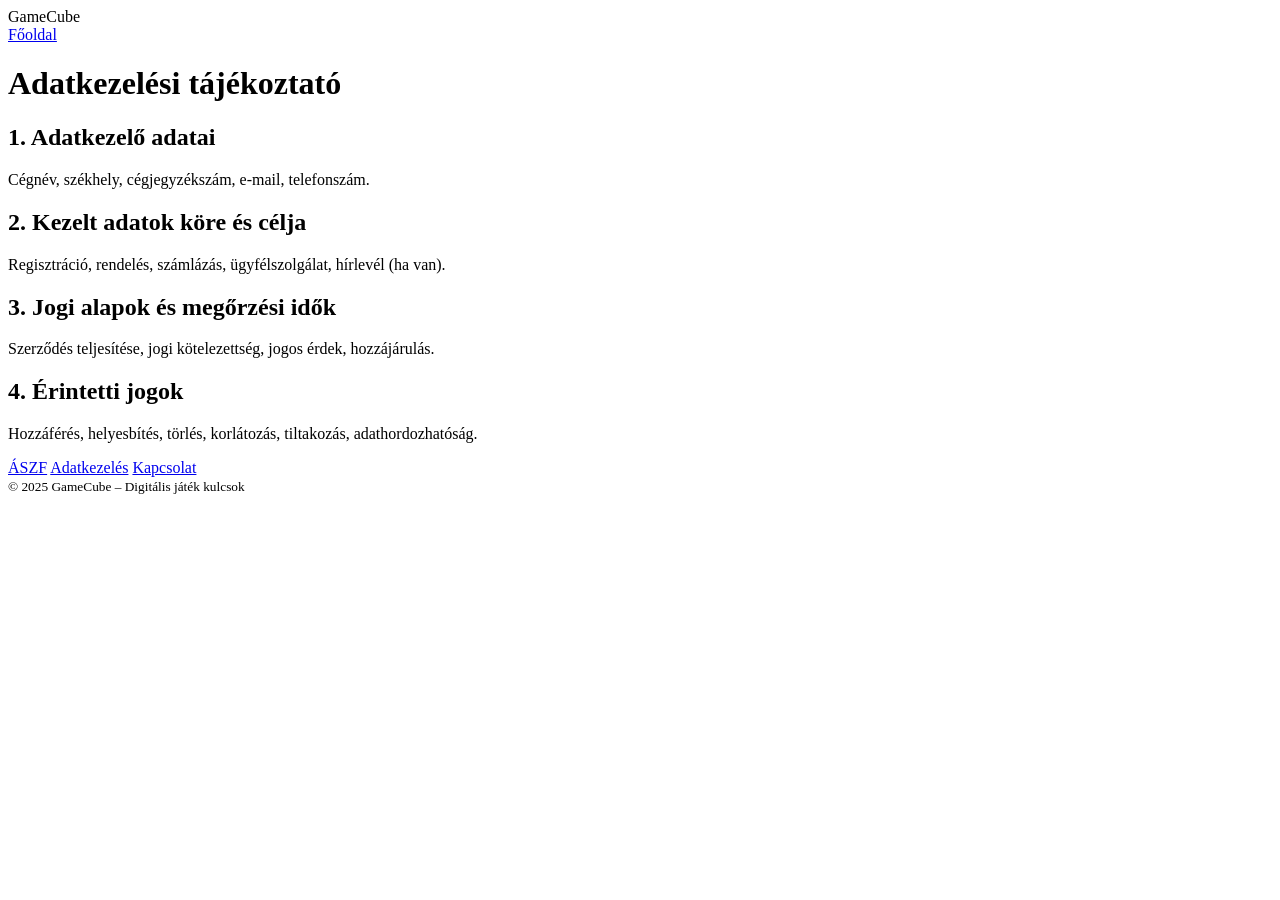
==== adatkezeles.html @ 6cebfea7 "Add files via upload" ====
<!DOCTYPE html>
<html lang="hu">
<head>
  <meta charset="UTF-8" />
  <meta name="viewport" content="width=device-width, initial-scale=1" />
  <title>Adatkezelés – GameCube</title>
  <link rel="stylesheet" href="assets/styles.css" />
</head>
<body class="theme">
  <header class="site-header">
    <div class="brand">GameCube</div>
    <nav class="nav">
      <a href="index.html">Főoldal</a>
    </nav>
  </header>

  <main class="container">
    <h1>Adatkezelési tájékoztató</h1>
    <section class="card">
      <h2>1. Adatkezelő adatai</h2>
      <p>Cégnév, székhely, cégjegyzékszám, e-mail, telefonszám.</p>
    </section>
    <section class="card">
      <h2>2. Kezelt adatok köre és célja</h2>
      <p>Regisztráció, rendelés, számlázás, ügyfélszolgálat, hírlevél (ha van).</p>
    </section>
    <section class="card">
      <h2>3. Jogi alapok és megőrzési idők</h2>
      <p>Szerződés teljesítése, jogi kötelezettség, jogos érdek, hozzájárulás.</p>
    </section>
    <section class="card">
      <h2>4. Érintetti jogok</h2>
      <p>Hozzáférés, helyesbítés, törlés, korlátozás, tiltakozás, adathordozhatóság.</p>
    </section>
    <!-- További szakaszok -->
  </main>

  <footer class="site-footer">
    <div class="footer-links">
      <a href="aszf.html">ÁSZF</a>
      <a href="adatkezeles.html">Adatkezelés</a>
      <a href="kapcsolat.html">Kapcsolat</a>
    </div>
    <small>© 2025 GameCube – Digitális játék kulcsok</small>
  </footer>
</body>
</html>
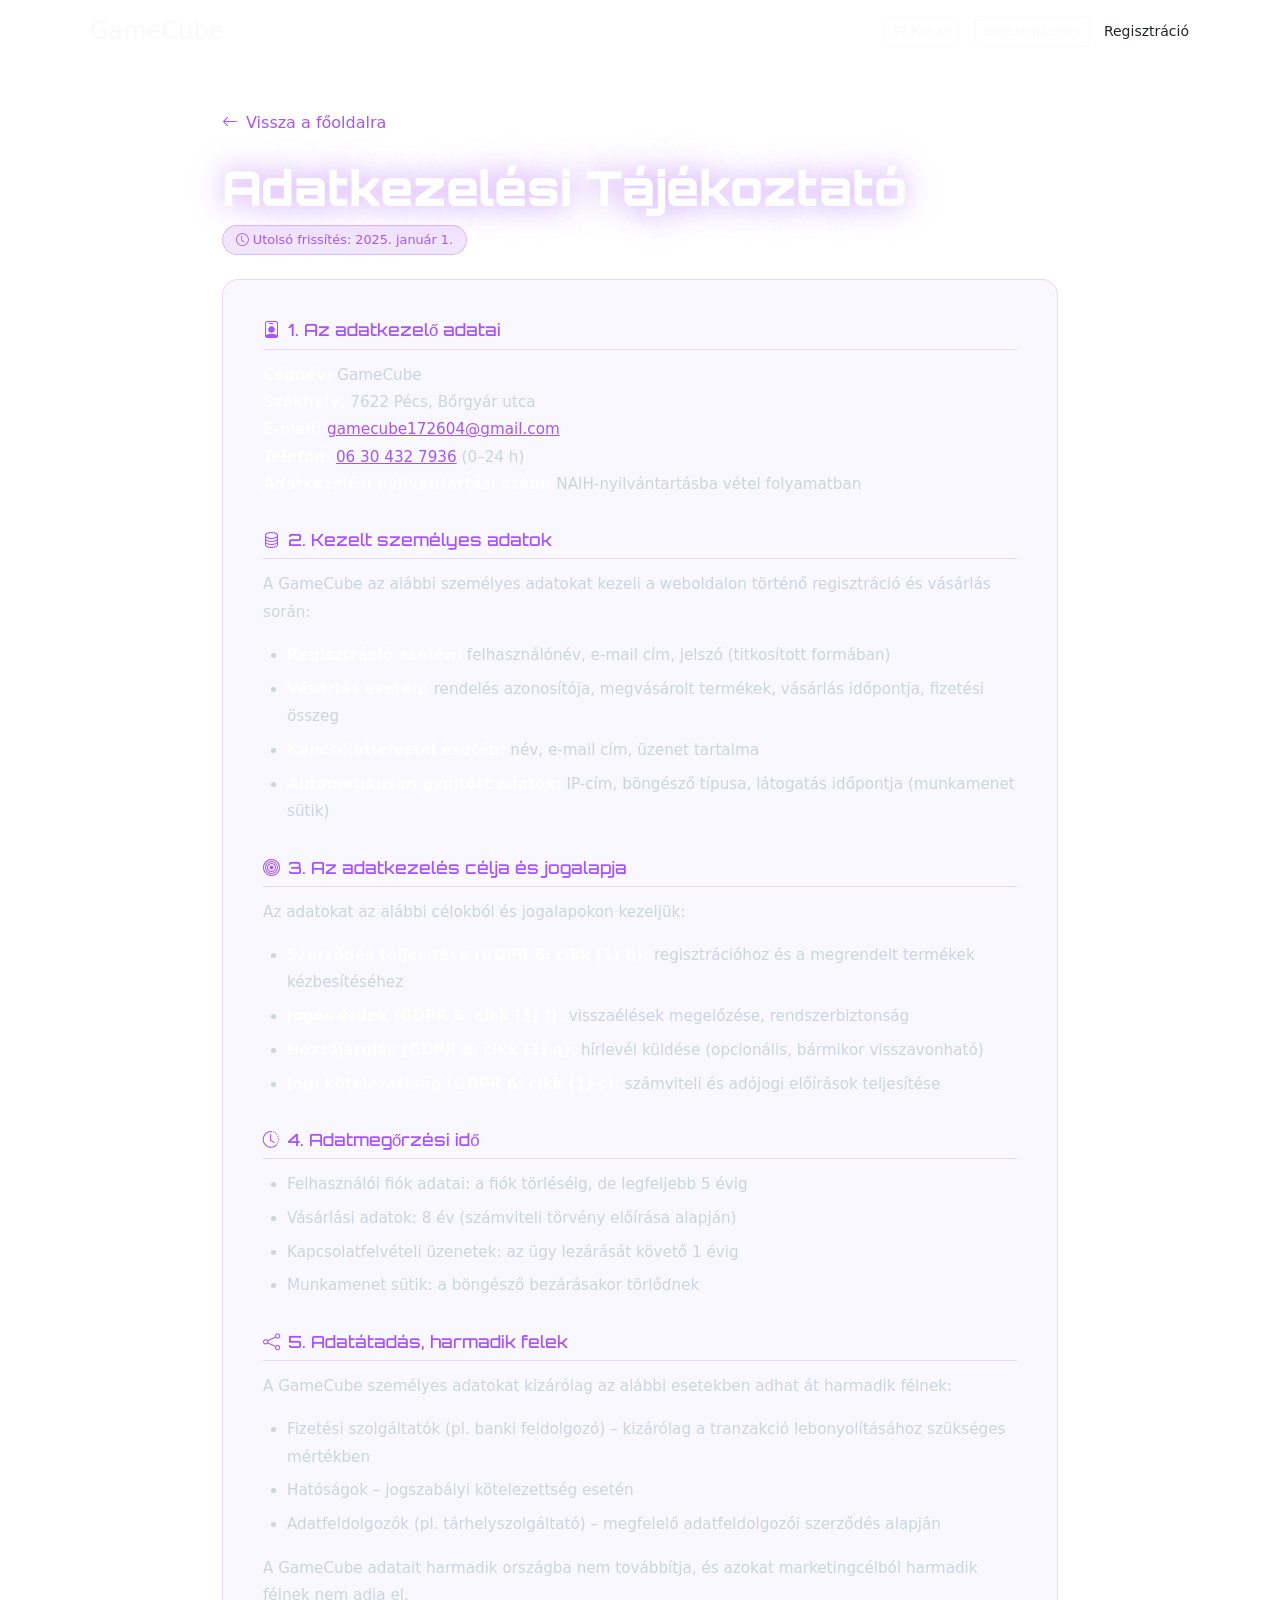
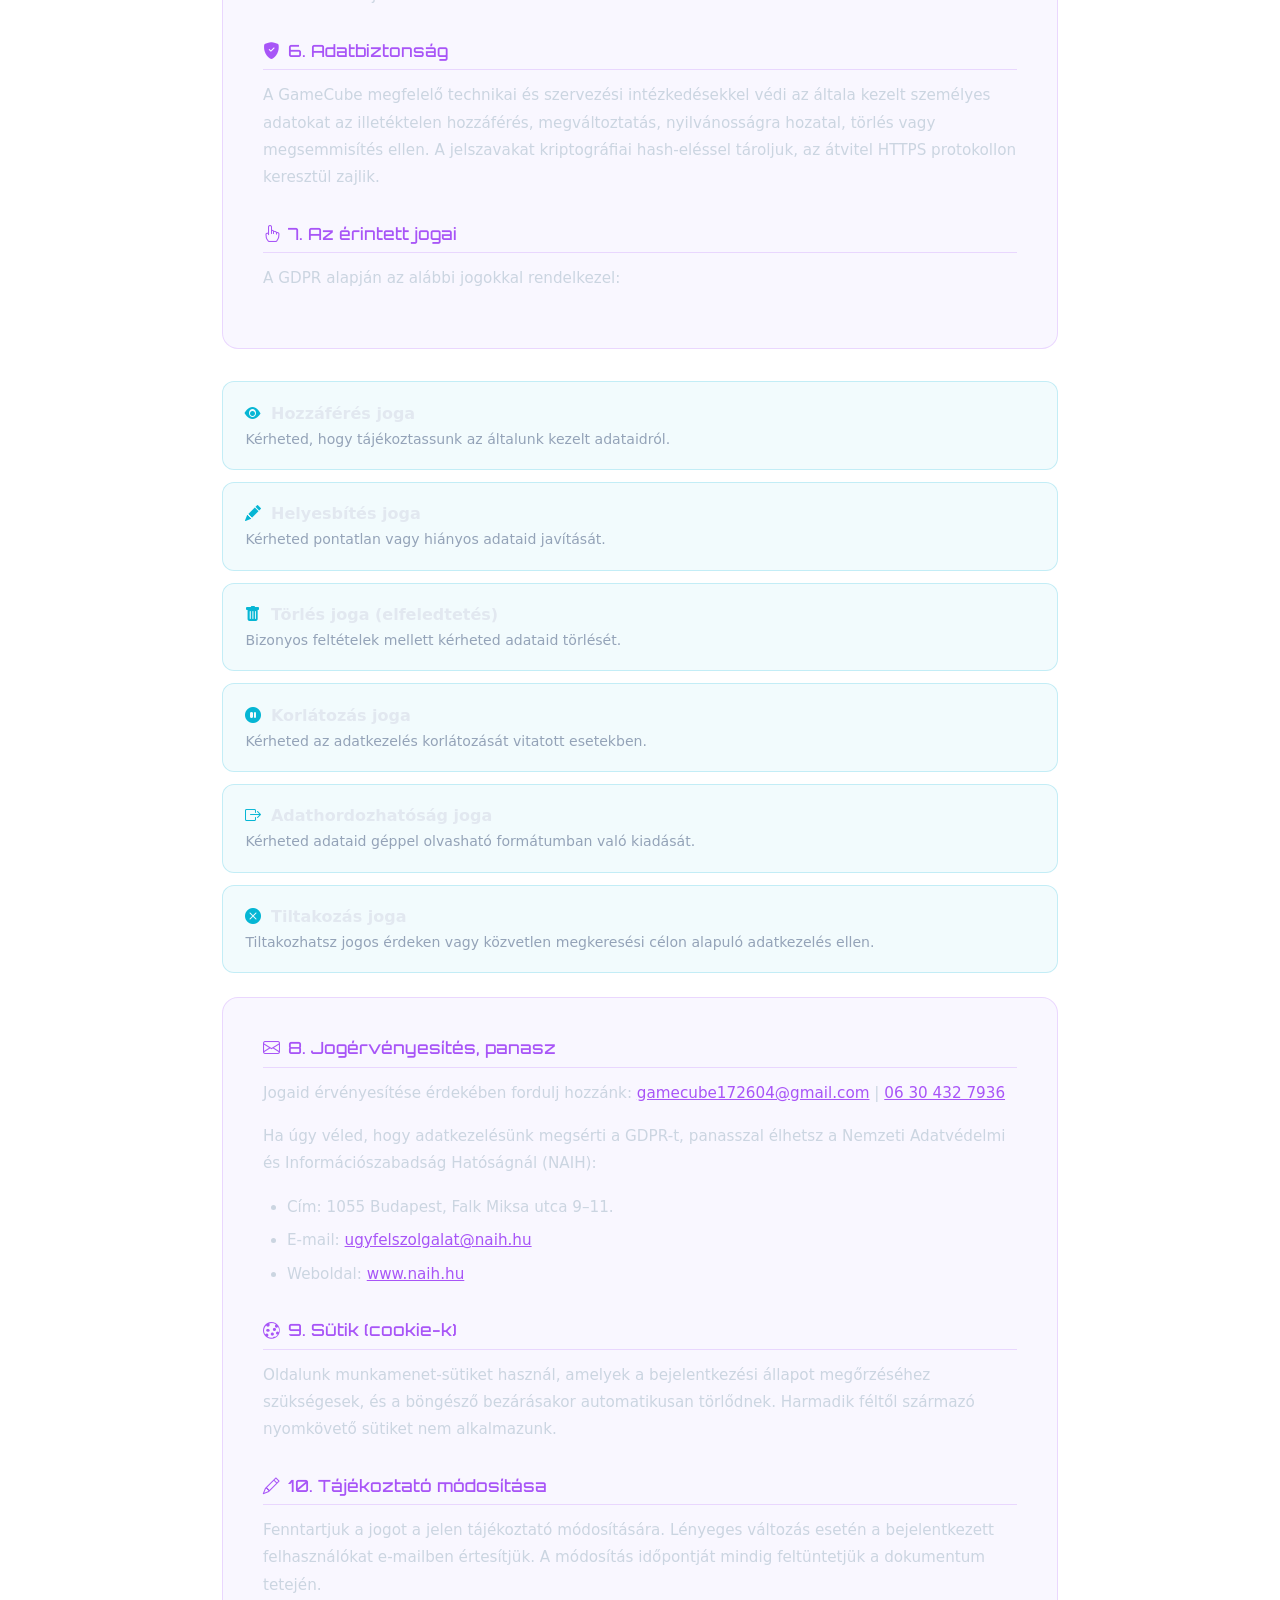
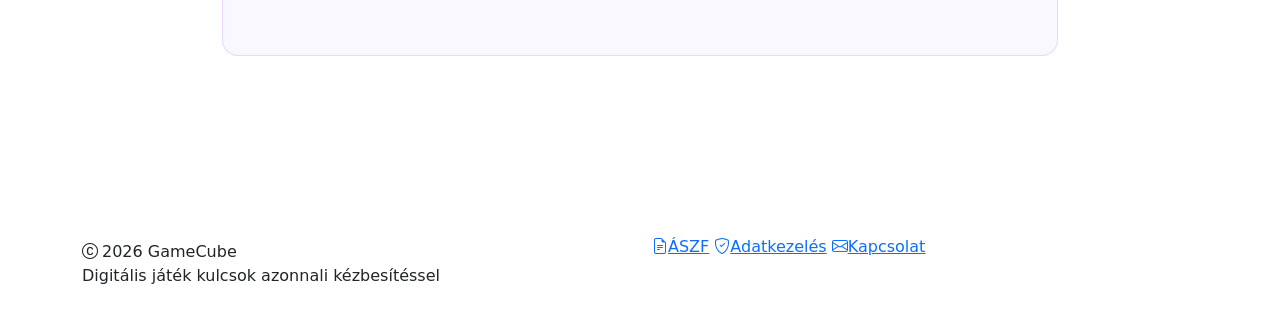
==== commit 17891261: "Add files via upload" ====
--- a/adatkezeles.html
+++ b/adatkezeles.html
@@ -1,47 +1,191 @@
 <!DOCTYPE html>
 <html lang="hu">
 <head>
-  <meta charset="UTF-8" />
-  <meta name="viewport" content="width=device-width, initial-scale=1" />
-  <title>Adatkezelés – GameCube</title>
-  <link rel="stylesheet" href="assets/styles.css" />
+    <meta charset="UTF-8">
+    <meta name="viewport" content="width=device-width, initial-scale=1.0">
+    <title>Adatkezelési Tájékoztató - GameCube</title>
+    <link rel="preconnect" href="https://fonts.googleapis.com">
+    <link rel="preconnect" href="https://fonts.gstatic.com" crossorigin>
+    <link href="https://fonts.googleapis.com/css2?family=Orbitron:wght@400;500;700;900&family=Sora:wght@300;400;600;700;800&display=swap" rel="stylesheet">
+    <link href="https://cdn.jsdelivr.net/npm/bootstrap@5.3.3/dist/css/bootstrap.min.css" rel="stylesheet">
+    <link rel="stylesheet" href="https://cdn.jsdelivr.net/npm/bootstrap-icons@1.11.3/font/bootstrap-icons.min.css">
+    <link rel="stylesheet" href="assets/css/main.css">
+    <style>
+        .doc-container {
+            background: rgba(139, 92, 246, 0.05);
+            border: 1px solid rgba(168, 85, 247, 0.2);
+            border-radius: 16px;
+            padding: 2.5rem;
+            margin-bottom: 2rem;
+        }
+        .doc-container h2 {
+            font-family: 'Orbitron', sans-serif;
+            color: #a855f7;
+            font-size: 1.05rem;
+            margin-top: 2rem;
+            margin-bottom: 0.75rem;
+            padding-bottom: 0.5rem;
+            border-bottom: 1px solid rgba(168, 85, 247, 0.2);
+        }
+        .doc-container h2:first-child { margin-top: 0; }
+        .doc-container p, .doc-container li { color: #cbd5e1; line-height: 1.8; font-size: 0.95rem; }
+        .doc-container ul { padding-left: 1.5rem; }
+        .doc-container li { margin-bottom: 0.4rem; }
+        .doc-title { font-family: 'Orbitron', sans-serif; font-weight: 900; text-shadow: 0 0 30px rgba(168, 85, 247, 0.6); }
+        .doc-badge { background: rgba(168, 85, 247, 0.15); border: 1px solid rgba(168, 85, 247, 0.3); color: #a855f7; padding: 0.3rem 0.8rem; border-radius: 20px; font-size: 0.8rem; display: inline-block; margin-bottom: 1.5rem; }
+        a.highlight { color: #a855f7; }
+        .rights-card {
+            background: rgba(6,182,212,0.05);
+            border: 1px solid rgba(6,182,212,0.2);
+            border-radius: 12px;
+            padding: 1.2rem 1.4rem;
+            margin-bottom: 0.75rem;
+        }
+        .rights-card .bi { color: #06b6d4; margin-right: 0.6rem; }
+        .rights-card strong { color: #e2e8f0; }
+        .rights-card p { color: #94a3b8; font-size: 0.88rem; margin: 0.2rem 0 0; }
+    </style>
 </head>
-<body class="theme">
-  <header class="site-header">
-    <div class="brand">GameCube</div>
-    <nav class="nav">
-      <a href="index.html">Főoldal</a>
-    </nav>
-  </header>
+<body>
+    <header class="gc-header py-3 sticky-top">
+        <div class="container">
+            <div class="d-flex align-items-center justify-content-between flex-wrap">
+                <div class="d-flex align-items-center gap-3">
+                    <a href="index.html" class="text-decoration-none text-light d-flex align-items-center">
+                        <span class="gc-logo-square me-2"></span>
+                        <h1 class="h4 mb-0">GameCube</h1>
+                    </a>
+                </div>
+                <nav class="d-flex align-items-center gap-3 mt-2 mt-md-0">
+                    <span id="userGreeting" class="text-light d-none"></span>
+                    <div id="profileNavItem" class="d-none">
+                        <a href="profile.html" class="btn btn-outline-light btn-sm"><i class="bi bi-person"></i> Profil</a>
+                    </div>
+                    <a href="cart.html" class="btn btn-outline-light btn-sm position-relative">
+                        <i class="bi bi-cart3"></i> Kosár
+                        <span id="cartBadge" class="position-absolute top-0 start-100 translate-middle badge rounded-pill bg-danger" style="display:none;">0</span>
+                    </a>
+                    <div id="authButtons">
+                        <a href="login.html" class="btn btn-outline-light btn-sm">Bejelentkezés</a>
+                        <a href="register.html" class="btn gc-btn-main btn-sm">Regisztráció</a>
+                    </div>
+                    <button id="logoutBtn" class="btn btn-outline-danger btn-sm" style="display:none;">Kilépés</button>
+                </nav>
+            </div>
+        </div>
+    </header>
 
-  <main class="container">
-    <h1>Adatkezelési tájékoztató</h1>
-    <section class="card">
-      <h2>1. Adatkezelő adatai</h2>
-      <p>Cégnév, székhely, cégjegyzékszám, e-mail, telefonszám.</p>
+    <section class="py-5">
+        <div class="container" style="max-width: 860px;">
+            <div class="mb-4">
+                <a href="index.html" class="text-decoration-none" style="color: #a855f7;"><i class="bi bi-arrow-left me-2"></i>Vissza a főoldalra</a>
+            </div>
+            <h1 class="doc-title display-5 text-white mb-2">Adatkezelési Tájékoztató</h1>
+            <div class="doc-badge"><i class="bi bi-clock me-1"></i>Utolsó frissítés: 2025. január 1.</div>
+
+            <div class="doc-container">
+                <h2><i class="bi bi-person-badge me-2"></i>1. Az adatkezelő adatai</h2>
+                <p>
+                    <strong class="text-white">Cégnév:</strong> GameCube<br>
+                    <strong class="text-white">Székhely:</strong> 7622 Pécs, Bőrgyár utca<br>
+                    <strong class="text-white">E-mail:</strong> <a class="highlight" href="mailto:gamecube172604@gmail.com">gamecube172604@gmail.com</a><br>
+                    <strong class="text-white">Telefon:</strong> <a class="highlight" href="tel:+36304327936">06 30 432 7936</a> (0–24 h)<br>
+                    <strong class="text-white">Adatkezelési nyilvántartási szám:</strong> NAIH-nyilvántartásba vétel folyamatban
+                </p>
+
+                <h2><i class="bi bi-database me-2"></i>2. Kezelt személyes adatok</h2>
+                <p>A GameCube az alábbi személyes adatokat kezeli a weboldalon történő regisztráció és vásárlás során:</p>
+                <ul>
+                    <li><strong class="text-white">Regisztráció esetén:</strong> felhasználónév, e-mail cím, jelszó (titkosított formában)</li>
+                    <li><strong class="text-white">Vásárlás esetén:</strong> rendelés azonosítója, megvásárolt termékek, vásárlás időpontja, fizetési összeg</li>
+                    <li><strong class="text-white">Kapcsolatfelvétel esetén:</strong> név, e-mail cím, üzenet tartalma</li>
+                    <li><strong class="text-white">Automatikusan gyűjtött adatok:</strong> IP-cím, böngésző típusa, látogatás időpontja (munkamenet sütik)</li>
+                </ul>
+
+                <h2><i class="bi bi-bullseye me-2"></i>3. Az adatkezelés célja és jogalapja</h2>
+                <p>Az adatokat az alábbi célokból és jogalapokon kezeljük:</p>
+                <ul>
+                    <li><strong class="text-white">Szerződés teljesítése (GDPR 6. cikk (1) b):</strong> regisztrációhoz és a megrendelt termékek kézbesítéséhez</li>
+                    <li><strong class="text-white">Jogos érdek (GDPR 6. cikk (1) f):</strong> visszaélések megelőzése, rendszerbiztonság</li>
+                    <li><strong class="text-white">Hozzájárulás (GDPR 6. cikk (1) a):</strong> hírlevél küldése (opcionális, bármikor visszavonható)</li>
+                    <li><strong class="text-white">Jogi kötelezettség (GDPR 6. cikk (1) c):</strong> számviteli és adójogi előírások teljesítése</li>
+                </ul>
+
+                <h2><i class="bi bi-clock-history me-2"></i>4. Adatmegőrzési idő</h2>
+                <ul>
+                    <li>Felhasználói fiók adatai: a fiók törléséig, de legfeljebb 5 évig</li>
+                    <li>Vásárlási adatok: 8 év (számviteli törvény előírása alapján)</li>
+                    <li>Kapcsolatfelvételi üzenetek: az ügy lezárását követő 1 évig</li>
+                    <li>Munkamenet sütik: a böngésző bezárásakor törlődnek</li>
+                </ul>
+
+                <h2><i class="bi bi-share me-2"></i>5. Adatátadás, harmadik felek</h2>
+                <p>A GameCube személyes adatokat kizárólag az alábbi esetekben adhat át harmadik félnek:</p>
+                <ul>
+                    <li>Fizetési szolgáltatók (pl. banki feldolgozó) – kizárólag a tranzakció lebonyolításához szükséges mértékben</li>
+                    <li>Hatóságok – jogszabályi kötelezettség esetén</li>
+                    <li>Adatfeldolgozók (pl. tárhelyszolgáltató) – megfelelő adatfeldolgozói szerződés alapján</li>
+                </ul>
+                <p>A GameCube adatait harmadik országba nem továbbítja, és azokat marketingcélból harmadik félnek nem adja el.</p>
+
+                <h2><i class="bi bi-shield-fill-check me-2"></i>6. Adatbiztonság</h2>
+                <p>A GameCube megfelelő technikai és szervezési intézkedésekkel védi az általa kezelt személyes adatokat az illetéktelen hozzáférés, megváltoztatás, nyilvánosságra hozatal, törlés vagy megsemmisítés ellen. A jelszavakat kriptográfiai hash-eléssel tároljuk, az átvitel HTTPS protokollon keresztül zajlik.</p>
+
+                <h2><i class="bi bi-hand-index me-2"></i>7. Az érintett jogai</h2>
+                <p>A GDPR alapján az alábbi jogokkal rendelkezel:</p>
+            </div>
+
+            <div class="mb-4">
+                <div class="rights-card"><i class="bi bi-eye-fill"></i><strong>Hozzáférés joga</strong><p>Kérheted, hogy tájékoztassunk az általunk kezelt adataidról.</p></div>
+                <div class="rights-card"><i class="bi bi-pencil-fill"></i><strong>Helyesbítés joga</strong><p>Kérheted pontatlan vagy hiányos adataid javítását.</p></div>
+                <div class="rights-card"><i class="bi bi-trash-fill"></i><strong>Törlés joga (elfeledtetés)</strong><p>Bizonyos feltételek mellett kérheted adataid törlését.</p></div>
+                <div class="rights-card"><i class="bi bi-pause-circle-fill"></i><strong>Korlátozás joga</strong><p>Kérheted az adatkezelés korlátozását vitatott esetekben.</p></div>
+                <div class="rights-card"><i class="bi bi-box-arrow-right"></i><strong>Adathordozhatóság joga</strong><p>Kérheted adataid géppel olvasható formátumban való kiadását.</p></div>
+                <div class="rights-card"><i class="bi bi-x-circle-fill"></i><strong>Tiltakozás joga</strong><p>Tiltakozhatsz jogos érdeken vagy közvetlen megkeresési célon alapuló adatkezelés ellen.</p></div>
+            </div>
+
+            <div class="doc-container">
+                <h2><i class="bi bi-envelope me-2"></i>8. Jogérvényesítés, panasz</h2>
+                <p>Jogaid érvényesítése érdekében fordulj hozzánk: <a class="highlight" href="mailto:gamecube172604@gmail.com">gamecube172604@gmail.com</a> | <a class="highlight" href="tel:+36304327936">06 30 432 7936</a></p>
+                <p>Ha úgy véled, hogy adatkezelésünk megsérti a GDPR-t, panasszal élhetsz a Nemzeti Adatvédelmi és Információszabadság Hatóságnál (NAIH):</p>
+                <ul>
+                    <li>Cím: 1055 Budapest, Falk Miksa utca 9–11.</li>
+                    <li>E-mail: <a class="highlight" href="mailto:ugyfelszolgalat@naih.hu">ugyfelszolgalat@naih.hu</a></li>
+                    <li>Weboldal: <a class="highlight" href="https://www.naih.hu" target="_blank">www.naih.hu</a></li>
+                </ul>
+
+                <h2><i class="bi bi-cookie me-2"></i>9. Sütik (cookie-k)</h2>
+                <p>Oldalunk munkamenet-sütiket használ, amelyek a bejelentkezési állapot megőrzéséhez szükségesek, és a böngésző bezárásakor automatikusan törlődnek. Harmadik féltől származó nyomkövető sütiket nem alkalmazunk.</p>
+
+                <h2><i class="bi bi-pencil me-2"></i>10. Tájékoztató módosítása</h2>
+                <p>Fenntartjuk a jogot a jelen tájékoztató módosítására. Lényeges változás esetén a bejelentkezett felhasználókat e-mailben értesítjük. A módosítás időpontját mindig feltüntetjük a dokumentum tetején.</p>
+            </div>
+        </div>
     </section>
-    <section class="card">
-      <h2>2. Kezelt adatok köre és célja</h2>
-      <p>Regisztráció, rendelés, számlázás, ügyfélszolgálat, hírlevél (ha van).</p>
-    </section>
-    <section class="card">
-      <h2>3. Jogi alapok és megőrzési idők</h2>
-      <p>Szerződés teljesítése, jogi kötelezettség, jogos érdek, hozzájárulás.</p>
-    </section>
-    <section class="card">
-      <h2>4. Érintetti jogok</h2>
-      <p>Hozzáférés, helyesbítés, törlés, korlátozás, tiltakozás, adathordozhatóság.</p>
-    </section>
-    <!-- További szakaszok -->
-  </main>
 
-  <footer class="site-footer">
-    <div class="footer-links">
-      <a href="aszf.html">ÁSZF</a>
-      <a href="adatkezeles.html">Adatkezelés</a>
-      <a href="kapcsolat.html">Kapcsolat</a>
-    </div>
-    <small>© 2025 GameCube – Digitális játék kulcsok</small>
-  </footer>
+    <footer class="gc-footer py-5 mt-3">
+        <div class="container">
+            <div class="row g-4">
+                <div class="col-md-6">
+                    <div class="d-flex align-items-center mb-3">
+                        <span class="gc-logo-square me-2"></span>
+                        <h5 class="mb-0 text-white">GameCube</h5>
+                    </div>
+                    <p class="text-light-50 mb-0"><i class="bi bi-c-circle me-1"></i>2026 GameCube<br>Digitális játék kulcsok azonnali kézbesítéssel</p>
+                </div>
+                <div class="col-md-6">
+                    <h6 class="text-white mb-3">Hasznos linkek</h6>
+                    <div class="gc-footer-links-grid">
+                        <a href="aszf.html" class="gc-footer-link-card"><i class="bi bi-file-earmark-text"></i><span>ÁSZF</span></a>
+                        <a href="adatkezeles.html" class="gc-footer-link-card"><i class="bi bi-shield-check"></i><span>Adatkezelés</span></a>
+                        <a href="kapcsolat.html" class="gc-footer-link-card"><i class="bi bi-envelope"></i><span>Kapcsolat</span></a>
+                    </div>
+                </div>
+            </div>
+        </div>
+    </footer>
+
+    <script src="https://cdn.jsdelivr.net/npm/bootstrap@5.3.3/dist/js/bootstrap.bundle.min.js"></script>
+    <script src="assets/js/auth.js"></script>
 </body>
 </html>
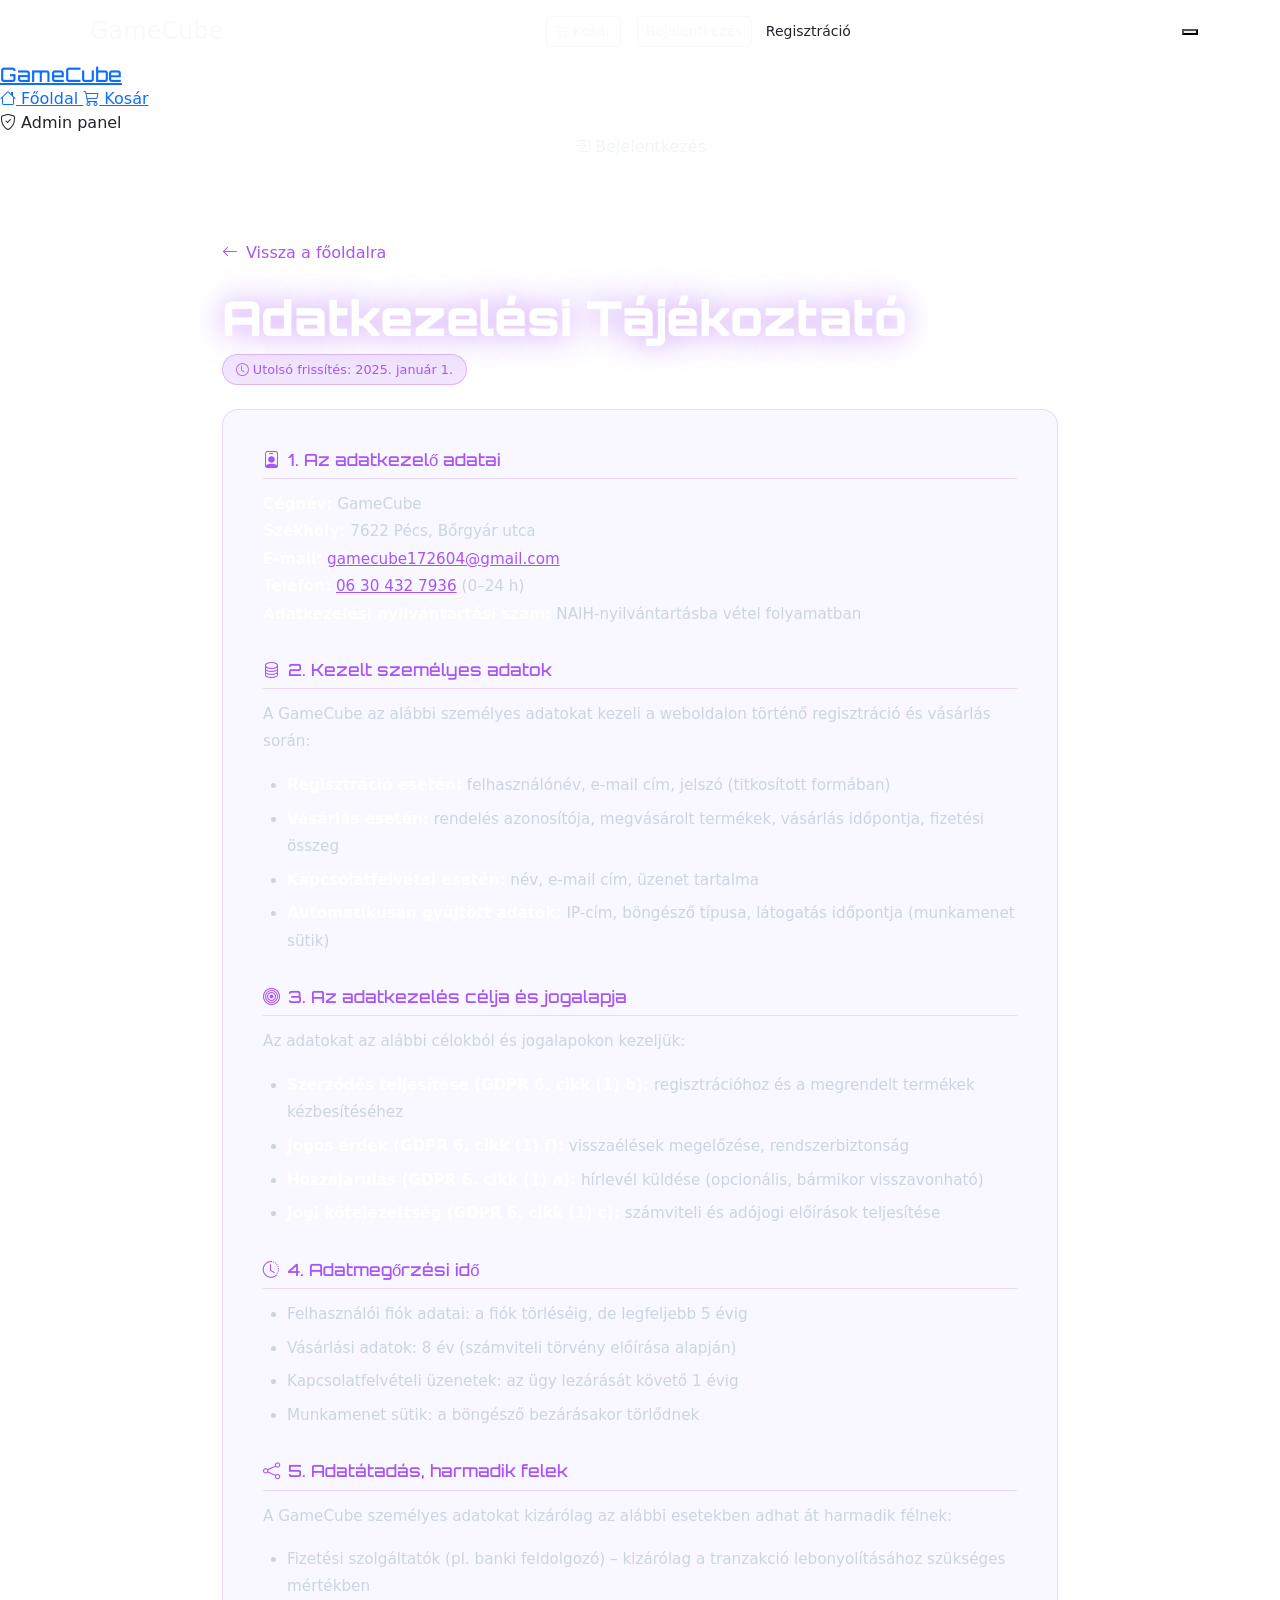
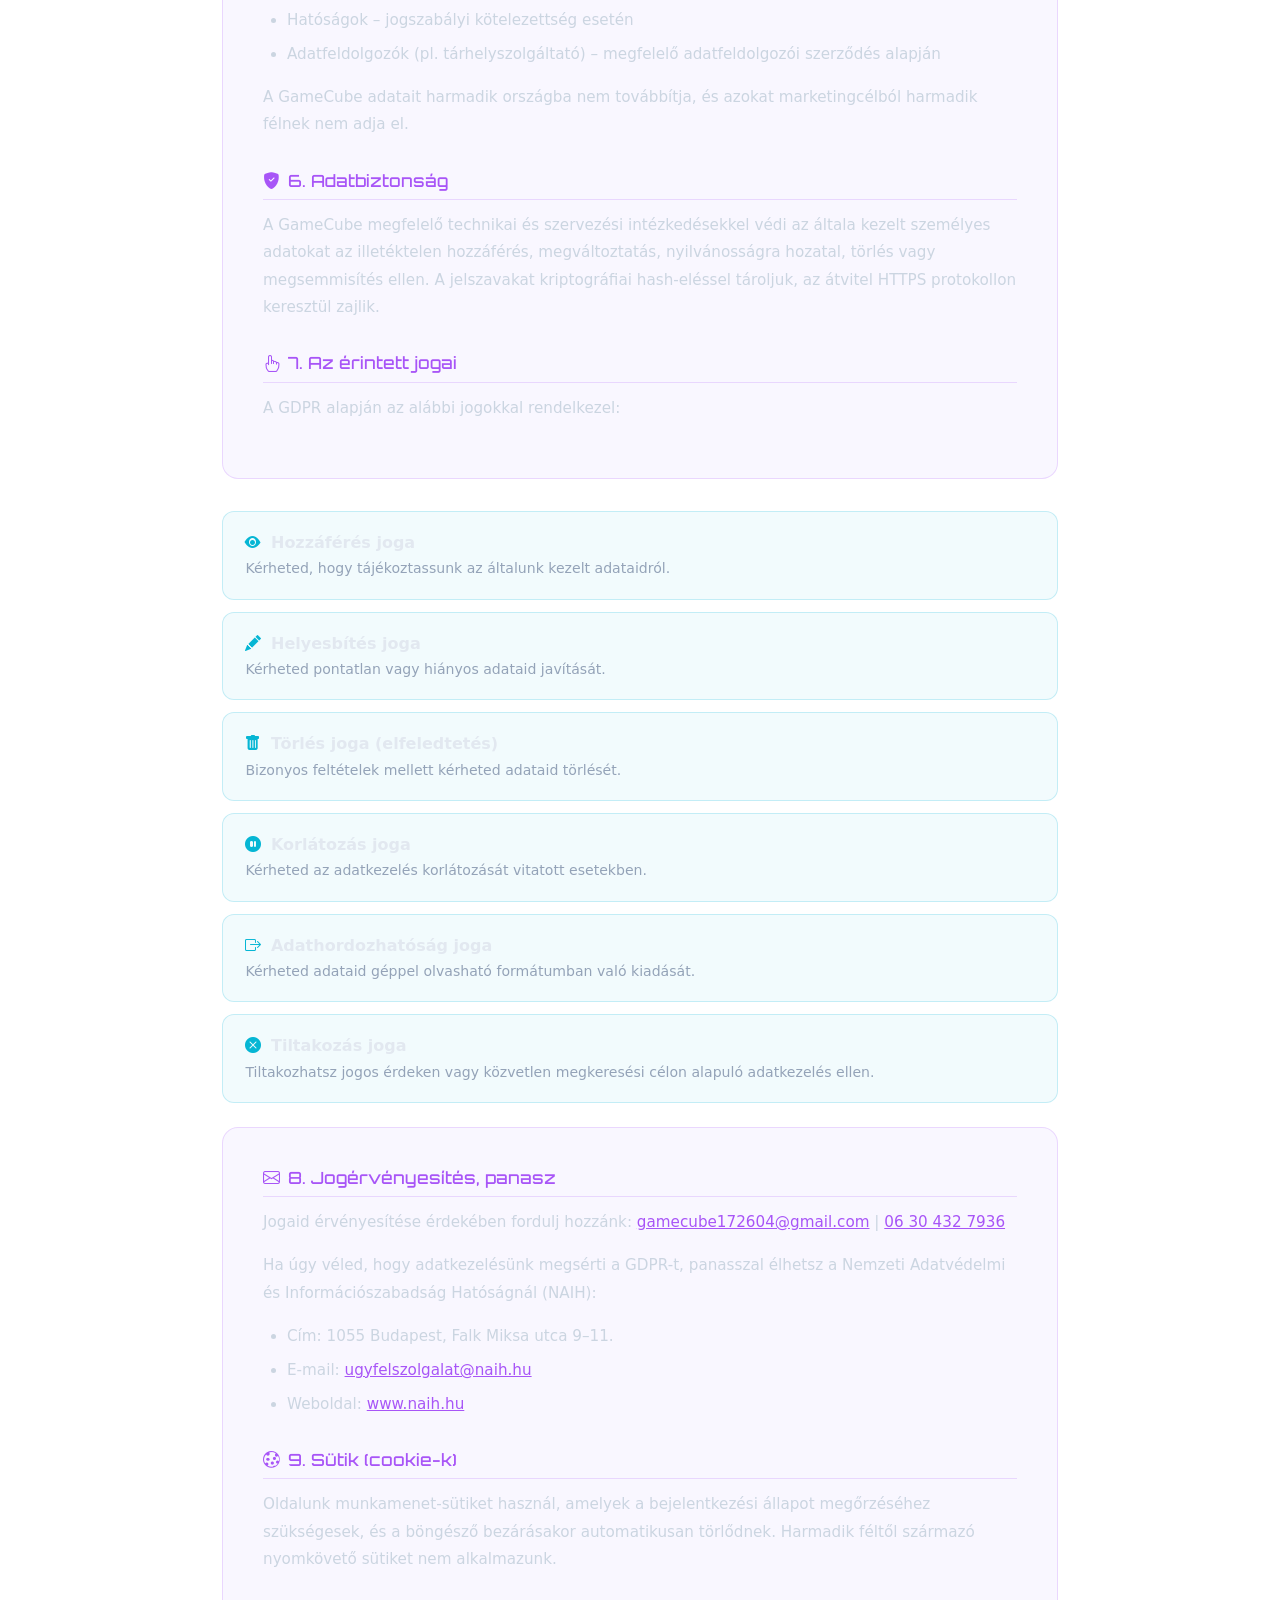
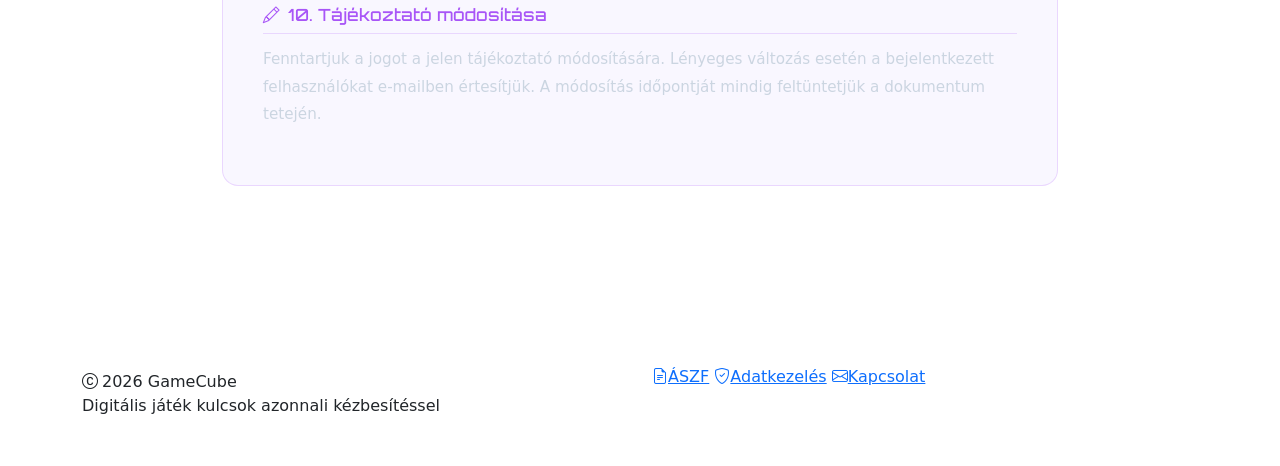
==== commit d0ac3590: "Add files via upload" ====
--- a/adatkezeles.html
+++ b/adatkezeles.html
@@ -9,6 +9,7 @@
     <link href="https://fonts.googleapis.com/css2?family=Orbitron:wght@400;500;700;900&family=Sora:wght@300;400;600;700;800&display=swap" rel="stylesheet">
     <link href="https://cdn.jsdelivr.net/npm/bootstrap@5.3.3/dist/css/bootstrap.min.css" rel="stylesheet">
     <link rel="stylesheet" href="https://cdn.jsdelivr.net/npm/bootstrap-icons@1.11.3/font/bootstrap-icons.min.css">
+    <link rel="stylesheet" href="assets/css/mobile.css">
     <link rel="stylesheet" href="assets/css/main.css">
     <style>
         .doc-container {
@@ -56,10 +57,16 @@
                         <h1 class="h4 mb-0">GameCube</h1>
                     </a>
                 </div>
-                <nav class="d-flex align-items-center gap-3 mt-2 mt-md-0">
+                <nav class="d-flex align-items-center gap-3 mt-2 mt-md-0 gc-desktop-nav">
                     <span id="userGreeting" class="text-light d-none"></span>
                     <div id="profileNavItem" class="d-none">
                         <a href="profile.html" class="btn btn-outline-light btn-sm"><i class="bi bi-person"></i> Profil</a>
+                    </div>
+                    <div id="adminNavItem" class="d-none">
+                        <a href="admin.html" class="btn btn-outline-light btn-sm"><i class="bi bi-shield-check"></i> Admin</a>
+                    </div>
+                    <div id="sellerNavItem" class="d-none">
+                        <a href="seller.html" class="btn btn-outline-light btn-sm"><i class="bi bi-shop"></i> Eladó</a>
                     </div>
                     <a href="cart.html" class="btn btn-outline-light btn-sm position-relative">
                         <i class="bi bi-cart3"></i> Kosár
@@ -71,9 +78,53 @@
                     </div>
                     <button id="logoutBtn" class="btn btn-outline-danger btn-sm" style="display:none;">Kilépés</button>
                 </nav>
+        <button class="gc-hamburger" id="gcHamburger" aria-label="Menü megnyitása">
+                    <span></span>
+                    <span></span>
+                    <span></span>
+                </button>
             </div>
         </div>
     </header>
+    
+    <div class="gc-mobile-nav" id="gcMobileNav">
+        <a href="index.html" class="gc-mobile-nav-logo">
+            <span class="gc-logo-square"></span>
+            <h1 class="h5 mb-0" style="font-family:'Orbitron',sans-serif;">GameCube</h1>
+        </a>
+
+        <div id="gcMobGreeting" class="gc-mobile-nav-greeting" style="display:none;"></div>
+
+        <a href="index.html" class="gc-mobile-nav-item">
+            <i class="bi bi-house"></i> Főoldal
+        </a>
+        <a href="cart.html" class="gc-mobile-nav-item" id="gcMobCart">
+            <i class="bi bi-cart3"></i> Kosár
+            <span class="gc-mobile-cart-badge" id="gcMobCartBadge" style="display:none;">0</span>
+        </a>
+        <div class="gc-mobile-nav-divider"></div>
+        <a href="profile.html" class="gc-mobile-nav-item" id="gcMobProfile" style="display:none;">
+            <i class="bi bi-person"></i> Profil
+        </a>
+        <a href="admin.html" class="gc-mobile-nav-item warning" id="gcMobAdmin" style="display:none;">
+        <a href="seller.html" class="gc-mobile-nav-item" id="gcMobSeller" style="display:none;">
+            <i class="bi bi-shop"></i> Eladó panel
+        </a>
+            <i class="bi bi-shield-check"></i> Admin panel
+        </a>
+        <div class="gc-mobile-nav-divider" id="gcMobAuthDivider"></div>
+        <div id="gcMobAuthButtons">
+            <a href="login.html" class="gc-mobile-nav-item" style="margin-bottom:0.6rem; display:block; text-align:center; text-decoration:none; color:#f1f5f9;">
+                <i class="bi bi-box-arrow-in-right"></i> Bejelentkezés
+            </a>
+            <a href="register.html" class="gc-mobile-nav-item primary" style="display:block; text-align:center; text-decoration:none; color:#fff;">
+                <i class="bi bi-person-plus"></i> Regisztráció
+            </a>
+        </div>
+        <button class="gc-mobile-nav-item danger" id="gcMobLogout" style="display:none; border:none;">
+            <i class="bi bi-box-arrow-right"></i> Kilépés
+        </button>
+    </div>
 
     <section class="py-5">
         <div class="container" style="max-width: 860px;">
@@ -187,5 +238,107 @@
 
     <script src="https://cdn.jsdelivr.net/npm/bootstrap@5.3.3/dist/js/bootstrap.bundle.min.js"></script>
     <script src="assets/js/auth.js"></script>
+
+    <script>
+    // ── Mobil hamburger menü ──
+    (function() {
+        var btn = document.getElementById('gcHamburger');
+        var nav = document.getElementById('gcMobileNav');
+        if (!btn || !nav) return;
+
+        btn.addEventListener('click', function() {
+            var isOpen = nav.classList.contains('open');
+            if (isOpen) {
+                nav.classList.remove('open');
+                btn.classList.remove('open');
+                document.body.classList.remove('gc-nav-open');
+            } else {
+                syncMobileNav();
+                nav.classList.add('open');
+                btn.classList.add('open');
+                document.body.classList.add('gc-nav-open');
+            }
+        });
+
+        // Bezárás linkre kattintáskor
+        nav.querySelectorAll('a').forEach(function(link) {
+            link.addEventListener('click', function() {
+                nav.classList.remove('open');
+                btn.classList.remove('open');
+                document.body.classList.remove('gc-nav-open');
+            });
+        });
+
+        // Logout gomb a mobil menüben
+        var mobLogout = document.getElementById('gcMobLogout');
+        if (mobLogout) {
+            mobLogout.addEventListener('click', function() {
+                nav.classList.remove('open');
+                btn.classList.remove('open');
+                document.body.classList.remove('gc-nav-open');
+                var desktopLogout = document.getElementById('logoutBtn');
+                if (desktopLogout) desktopLogout.click();
+            });
+        }
+
+        // Szinkronizálás a desktop nav állapotával
+        function syncMobileNav() {
+            // Greeting
+            var greeting = document.getElementById('userGreeting');
+            var mobGreeting = document.getElementById('gcMobGreeting');
+            if (greeting && mobGreeting) {
+                if (!greeting.classList.contains('d-none') && greeting.textContent.trim()) {
+                    mobGreeting.textContent = greeting.textContent;
+                    mobGreeting.style.display = 'block';
+                } else {
+                    mobGreeting.style.display = 'none';
+                }
+            }
+            // Profil
+            var profileItem = document.getElementById('profileNavItem');
+            var mobProfile = document.getElementById('gcMobProfile');
+            if (profileItem && mobProfile) {
+                mobProfile.style.display = profileItem.classList.contains('d-none') ? 'none' : 'flex';
+            }
+            // Admin
+            var adminItem = document.getElementById('adminNavItem');
+            var mobAdmin = document.getElementById('gcMobAdmin');
+            if (adminItem && mobAdmin) {
+                mobAdmin.style.display = adminItem.classList.contains('d-none') ? 'none' : 'flex';
+            }
+            // Seller
+            var mobSeller = document.getElementById('gcMobSeller');
+            if (mobSeller) {
+                var u2 = localStorage.getItem('user');
+                var showSeller = false;
+                if (u2) { try { var up = JSON.parse(u2); showSeller = (up.role === 'seller' || up.role === 'both'); } catch(e){} }
+                mobSeller.style.display = showSeller ? 'flex' : 'none';
+            }
+            // Auth buttons
+            var authBtns = document.getElementById('authButtons');
+            var mobAuthBtns = document.getElementById('gcMobAuthButtons');
+            if (authBtns && mobAuthBtns) {
+                mobAuthBtns.style.display = authBtns.style.display === 'none' ? 'none' : 'block';
+            }
+            // Logout
+            var desktopLogout = document.getElementById('logoutBtn');
+            var mobLogoutBtn = document.getElementById('gcMobLogout');
+            if (desktopLogout && mobLogoutBtn) {
+                mobLogoutBtn.style.display = desktopLogout.style.display === 'none' ? 'none' : 'flex';
+            }
+            // Kosár badge
+            var cartBadge = document.getElementById('cartBadge');
+            var mobCartBadge = document.getElementById('gcMobCartBadge');
+            if (cartBadge && mobCartBadge) {
+                if (cartBadge.style.display !== 'none') {
+                    mobCartBadge.textContent = cartBadge.textContent;
+                    mobCartBadge.style.display = 'inline-block';
+                } else {
+                    mobCartBadge.style.display = 'none';
+                }
+            }
+        }
+    })();
+    </script>
 </body>
 </html>
